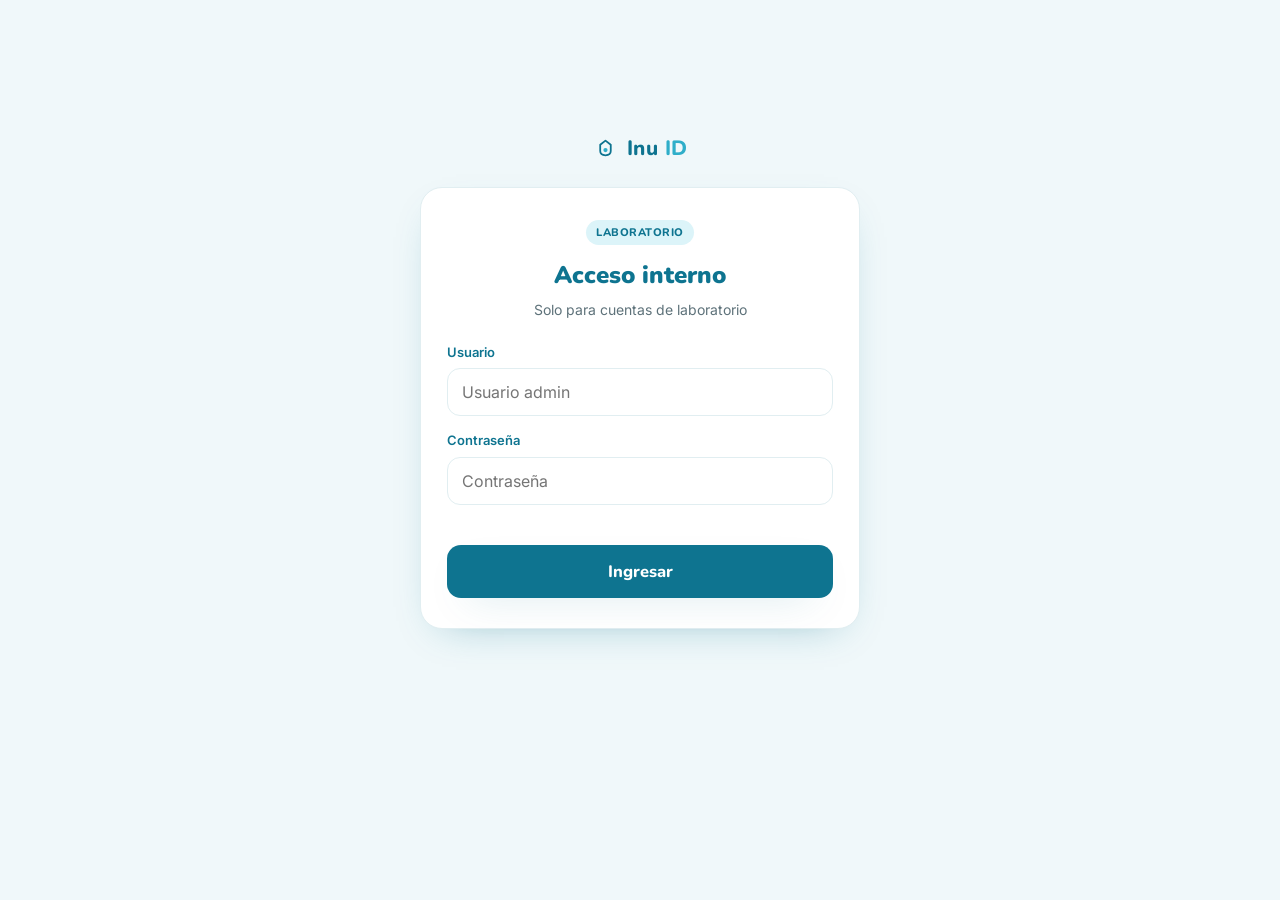
==== lab.html @ c188e77d "Panel de laboratorio: asignar collares" ====
<!DOCTYPE html>
<html lang="es">
<head>
<meta charset="UTF-8">
<meta name="viewport" content="width=device-width, initial-scale=1.0">
<title>Inu ID · Laboratorio</title>
<link rel="preconnect" href="https://fonts.googleapis.com">
<link rel="preconnect" href="https://fonts.gstatic.com" crossorigin>
<link href="https://fonts.googleapis.com/css2?family=Nunito:wght@400;600;700;800;900&family=Inter:wght@400;500;600&display=swap" rel="stylesheet">
<link rel="stylesheet" href="/css/base.css">
<link rel="stylesheet" href="/css/app.css">
<link rel="stylesheet" href="/css/lab.css">
</head>
<body>
<div class="shell">

  <template id="brand-tpl">
    <svg viewBox="0 0 24 24" fill="none"><path d="M12 4l5 4v6c0 3-2.4 4-5 4s-5-1-5-4V8l5-4z" stroke="#0E7490" stroke-width="1.7" stroke-linejoin="round"/><circle cx="12" cy="13" r="2" fill="#2FAEC9"/></svg>
  </template>

  <!-- ============ LOGIN ADMIN ============ -->
  <section id="lab-login" class="auth hidden">
    <div class="brand"><span data-brandicon></span><b>Inu<span> ID</span></b></div>
    <div class="card auth-card">
      <div class="lab-badge">Laboratorio</div>
      <h1>Acceso interno</h1>
      <p class="sub">Solo para cuentas de laboratorio</p>
      <div class="field">
        <label for="lab-user">Usuario</label>
        <input id="lab-user" type="text" autocomplete="username" placeholder="Usuario admin">
      </div>
      <div class="field">
        <label for="lab-pass">Contraseña</label>
        <input id="lab-pass" type="password" autocomplete="current-password" placeholder="Contraseña">
      </div>
      <div class="err" id="lab-err"></div>
      <button class="btn btn-primary" id="lab-login-btn">Ingresar</button>
    </div>
  </section>

  <!-- ============ PANEL ============ -->
  <section id="lab-app" class="hidden">
    <div class="topbar">
      <div class="brand"><span data-brandicon></span><b>Inu<span> ID</span></b><span class="lab-tag">Lab</span></div>
      <button class="logout" id="lab-logout">Salir</button>
    </div>

    <div class="segment">
      <button class="seg-btn active" data-tab="con">Con collar</button>
      <button class="seg-btn" data-tab="sin">Sin collar</button>
    </div>

    <div class="search">
      <svg viewBox="0 0 24 24" fill="none"><circle cx="11" cy="11" r="7" stroke="currentColor" stroke-width="1.8"/><path d="M20 20l-3.2-3.2" stroke="currentColor" stroke-width="1.8" stroke-linecap="round"/></svg>
      <input id="lab-search" type="text" placeholder="Buscar por nombre…">
    </div>

    <div id="lab-list"></div>
  </section>

  <!-- ============ ASIGNAR COLLAR ============ -->
  <section id="lab-assign" class="hidden">
    <div class="viewhead">
      <button class="back" id="assign-back"><svg viewBox="0 0 24 24" width="18" height="18" fill="none"><path d="M15 6l-6 6 6 6" stroke="currentColor" stroke-width="2" stroke-linecap="round"/></svg></button>
      <h2>Asignar collar</h2>
    </div>

    <div class="card assign-pet">
      <div class="ava" id="assign-emoji">🐶</div>
      <div>
        <div class="nm" id="assign-name"></div>
        <div class="meta" id="assign-owner"></div>
      </div>
    </div>

    <div class="card assign-block">
      <div class="lab-lab">URL del perfil</div>
      <p class="assign-hint">Copia esta dirección y grábala en el collar NFC con NFC Tools.</p>
      <div class="copyrow">
        <input id="assign-url" type="text" readonly>
        <button class="copybtn" id="assign-copy">Copiar</button>
      </div>
    </div>

    <div class="card assign-block">
      <div class="lab-lab">Cuando termines de grabar el collar</div>
      <p class="assign-hint">Marca este perfil como conectado. Pasará a la lista de “Con collar”.</p>
      <button class="btn btn-primary" id="assign-done">Collar asignado</button>
    </div>
  </section>

</div>
<div id="toast"></div>

<script src="/js/config.js"></script>
<script src="/js/store.js"></script>
<script src="/js/lab.js"></script>
</body>
</html>
---- css/base.css ----
/* ============================================================
   Inu ID — Base: tokens de marca + componentes compartidos
   ============================================================ */
:root{
  /* Paleta Inu ID — CYAN como color principal.
     Los nombres --navy/--sky se conservan por compatibilidad con el resto
     del CSS, pero ahora contienen tonos cyan. El azul de marca (--blue)
     se usa de forma mínima (solo la marca de agua de huellas del fondo). */
  --navy:#0E7490;        /* cyan oscuro — principal: botones, títulos, nombre */
  --navy-deep:#0A4E5E;   /* cyan más oscuro — fondos oscuros / sombras de degradado */
  --cyan-bright:#12A9C9; /* cyan claro — degradados y acentos vivos */
  --sky:#2FAEC9;         /* cyan medio — bordes, etiquetas, detalles */
  --sky-soft:#DCF4F9;    /* cyan muy claro — fondos suaves, chips, avatar */
  --blue:#004370;        /* azul de marca — uso mínimo */
  --bg:#F0F8FA;--card:#FFFFFF;--ink:#173039;--muted:#5e727a;--line:#E1EEF1;
  --alert:#D64545;--alert-soft:#FBEAEA;
  --warn:#9A6B12;--warn-soft:#FBF1DD;   /* ámbar — avisos que requieren acción (sin collar) */
  --radius:22px;--shadow:0 14px 40px -22px rgba(14,116,144,.42);
}
*{box-sizing:border-box;margin:0;padding:0}
html{-webkit-text-size-adjust:100%}
body{
  font-family:'Inter',system-ui,sans-serif;background:var(--bg);color:var(--ink);
  line-height:1.55;min-height:100dvh;display:flex;justify-content:center;padding:0 16px 48px;
}
body::before{content:none}
.shell{width:100%;max-width:440px;position:relative;z-index:1;padding-top:22px}
.hidden{display:none!important}

/* marca */
.brand{display:flex;align-items:center;gap:8px}
.brand svg{width:22px;height:22px;display:block}
.brand b{font-family:'Nunito';font-weight:800;font-size:18px;color:var(--navy);letter-spacing:.2px}
.brand span{color:var(--sky)}

/* tarjeta */
.card{background:var(--card);border:1px solid var(--line);border-radius:var(--radius);box-shadow:var(--shadow)}

/* botones */
.btn{display:flex;align-items:center;justify-content:center;gap:9px;width:100%;cursor:pointer;
  font-family:'Nunito';font-weight:800;font-size:16.5px;padding:15px;border-radius:14px;border:none;
  transition:transform .12s ease,filter .12s ease,background .12s ease}
.btn:active{transform:scale(.985)}
.btn:disabled{opacity:.6;cursor:default}
.btn svg{width:19px;height:19px}
.btn-primary{background:var(--navy);color:#fff;box-shadow:var(--shadow)}
.btn-primary:hover{filter:brightness(1.08)}
.btn-ghost{background:#fff;color:var(--navy);border:1.5px solid var(--sky)}
.btn-ghost:hover{background:var(--sky-soft)}

/* toast */
#toast{position:fixed;left:50%;bottom:26px;transform:translateX(-50%) translateY(20px);
  background:var(--navy-deep);color:#fff;font-size:14px;font-weight:600;padding:13px 20px;
  border-radius:999px;box-shadow:0 12px 30px -10px rgba(0,0,0,.4);opacity:0;pointer-events:none;
  transition:.25s;z-index:60;max-width:90vw;text-align:center}
#toast.show{opacity:1;transform:translateX(-50%) translateY(0)}

@media (prefers-reduced-motion:reduce){*{transition:none!important;animation:none!important}}
---- css/app.css ----
/* ============================================================
   Inu ID — Estilos del panel del dueño
   ============================================================ */

/* ---------- AUTH (login / registro / onboarding) ---------- */
.auth{display:flex;flex-direction:column;align-items:center;min-height:80dvh;justify-content:center}
.auth .brand{margin-bottom:24px;transform:scale(1.15)}
.auth-card{width:100%;padding:30px 26px}
.auth-card h1{font-family:'Nunito';font-weight:900;font-size:24px;color:var(--navy);text-align:center}
.auth-card p.sub{text-align:center;color:var(--muted);font-size:14px;margin-top:4px;margin-bottom:22px}
.field{margin-bottom:14px}
.field label{display:block;font-size:13px;font-weight:600;color:var(--navy);margin-bottom:6px}
.field input{width:100%;font-family:'Inter';font-size:16px;color:var(--ink);
  padding:13px 14px;border:1.5px solid var(--line);border-radius:13px;background:#fff;outline:none;transition:border .15s}
.field input:focus{border-color:var(--sky)}
.err{color:var(--alert);font-size:13px;font-weight:600;text-align:center;min-height:18px;margin:4px 0 8px}
.swap{text-align:center;font-size:13.5px;color:var(--muted);margin-top:16px}
.swap a{color:var(--navy);font-weight:700;text-decoration:none;cursor:pointer}
.swap a:hover{text-decoration:underline}
.demo-note{text-align:center;font-size:12px;color:var(--muted);margin-top:14px}
.demo-note code{background:var(--sky-soft);color:var(--navy);padding:2px 7px;border-radius:6px;font-weight:600}

/* ---------- TOPBAR ---------- */
.topbar{display:flex;align-items:center;justify-content:space-between;margin-bottom:18px}
.topbar .actions{display:flex;align-items:center;gap:6px}
.iconbtn{width:38px;height:38px;border-radius:11px;border:1px solid var(--line);background:#fff;cursor:pointer;
  display:flex;align-items:center;justify-content:center;color:var(--navy);transition:background .12s}
.iconbtn:hover{background:var(--sky-soft)}
.iconbtn svg{width:19px;height:19px}
.logout{font-family:'Nunito';font-weight:700;font-size:13px;color:var(--muted);background:none;border:none;cursor:pointer;padding:8px}
.logout:hover{color:var(--navy)}

/* ---------- DASHBOARD ---------- */
.hello{font-family:'Nunito';font-weight:900;font-size:26px;color:var(--navy);margin-bottom:2px}
.hello-sub{color:var(--muted);font-size:14px;margin-bottom:18px}
.addbtn{margin-bottom:16px}

.empty{text-align:center;padding:40px 20px;color:var(--muted)}
.empty .em{font-size:44px}
.empty p{margin-top:8px;font-size:14px}

.petcard{padding:16px;margin-bottom:12px}
.petcard .head{display:flex;align-items:center;gap:14px}
.petcard .ava{width:52px;height:52px;flex:0 0 52px;border-radius:50%;background:var(--sky-soft);
  display:flex;align-items:center;justify-content:center;font-size:30px}
.petcard .nm{font-family:'Nunito';font-weight:800;font-size:18px;color:var(--ink)}
.petcard .meta{font-size:13px;color:var(--muted)}
.pill{margin-left:auto;font-size:12px;font-weight:700;padding:6px 12px;border-radius:999px;
  background:var(--sky-soft);color:var(--navy);white-space:nowrap}
.pill.lost{background:var(--alert-soft);color:var(--alert)}
.pill.muted{background:#EDF1F3;color:var(--muted)}
.pill.pending{background:var(--warn-soft);color:var(--warn)}

.petcard .foot{display:flex;align-items:center;gap:10px;margin-top:14px;padding-top:14px;border-top:1px solid var(--line);flex-wrap:wrap;row-gap:10px}
.petcard .foot.col{flex-direction:column;align-items:stretch;gap:12px}
.cactions{display:flex;align-items:center;gap:10px;flex-wrap:wrap;row-gap:8px}
.spacer{margin-left:auto}
.notice{display:flex;align-items:flex-start;gap:9px;border-radius:12px;padding:11px 13px;font-size:13px;font-weight:600;line-height:1.4}
.notice svg{width:17px;height:17px;flex:0 0 17px;margin-top:1px}
.notice.warn{background:var(--warn-soft);color:var(--warn)}
.notice.info{background:var(--sky-soft);color:var(--navy)}
.btn-req{font-family:'Nunito';font-weight:800;font-size:13.5px;color:#fff;background:var(--navy);border:none;
  padding:10px 15px;border-radius:10px;cursor:pointer;display:inline-flex;align-items:center;gap:7px;transition:filter .12s}
.btn-req:hover{filter:brightness(1.08)}
.btn-req:disabled{opacity:.6;cursor:default}
.btn-req svg{width:15px;height:15px}

.lostmini{display:flex;align-items:center;gap:9px;font-size:13px;font-weight:600;color:var(--ink)}
.linkbtn{font-family:'Nunito';font-weight:700;font-size:13px;color:var(--navy);background:#fff;border:1.5px solid var(--sky);
  padding:8px 13px;border-radius:10px;cursor:pointer;text-decoration:none;display:inline-flex;align-items:center;gap:6px}
.linkbtn:hover{background:var(--sky-soft)}
.linkbtn svg{width:14px;height:14px}

/* switch */
.switch{position:relative;width:48px;height:28px;flex:0 0 48px}
.switch input{position:absolute;opacity:0;width:100%;height:100%;margin:0;cursor:pointer;z-index:2}
.slider{position:absolute;inset:0;background:#cdd9de;border-radius:999px;transition:.22s}
.slider::before{content:"";position:absolute;width:22px;height:22px;left:3px;top:3px;background:#fff;border-radius:50%;
  transition:.22s;box-shadow:0 2px 5px rgba(0,0,0,.25)}
.switch input:checked + .slider{background:var(--alert)}
.switch input:checked + .slider::before{transform:translateX(20px)}

/* ---------- SUB-VISTAS (editar / ayuda) ---------- */
.viewhead{display:flex;align-items:center;gap:12px;margin-bottom:16px}
.back{width:38px;height:38px;flex:0 0 38px;border-radius:11px;border:1px solid var(--line);
  background:#fff;cursor:pointer;display:flex;align-items:center;justify-content:center;color:var(--navy)}
.back:hover{background:var(--sky-soft)}
.viewhead h2{font-family:'Nunito';font-weight:900;font-size:21px;color:var(--navy)}

/* pestañas Datos / Vista previa */
.segment{display:flex;gap:4px;background:#e6eef2;border-radius:13px;padding:4px;margin-bottom:16px}
.seg-btn{flex:1;border:none;cursor:pointer;background:transparent;font-family:'Nunito';font-weight:800;
  font-size:14.5px;color:var(--muted);padding:10px;border-radius:10px;transition:.15s}
.seg-btn.active{background:#fff;color:var(--navy);box-shadow:0 2px 8px -3px rgba(14,116,144,.35)}

/* formulario */
.form{padding:20px}
.form .sec{font-size:12px;font-weight:700;letter-spacing:.5px;text-transform:uppercase;color:var(--sky);margin:18px 0 10px}
.form .sec:first-child{margin-top:0}
.form label{display:block;font-size:13px;font-weight:600;color:var(--navy);margin:0 0 6px}
.form input,.form select,.form textarea{width:100%;font-family:'Inter';font-size:15px;color:var(--ink);
  padding:12px 13px;border:1.5px solid var(--line);border-radius:12px;background:#fff;outline:none;margin-bottom:12px}
.form input:focus,.form select:focus,.form textarea:focus{border-color:var(--sky)}
.form textarea{resize:vertical;min-height:70px}
.req{color:var(--alert)}
.two{display:flex;gap:10px}.two>div{flex:1}
.chk{display:flex;gap:18px;margin-bottom:8px}
.chk label{display:flex;align-items:center;gap:7px;font-size:14px;color:var(--ink);font-weight:500}
.chk input{width:auto;margin:0}

/* vista previa */
.pv-hint{font-size:13px;color:var(--muted);text-align:center;margin-bottom:11px}
.modeseg{display:flex;gap:7px;justify-content:center;margin-bottom:16px}
.mode-btn{border:1.5px solid var(--line);background:#fff;cursor:pointer;font-family:'Nunito';
  font-weight:700;font-size:13px;color:var(--muted);padding:8px 16px;border-radius:999px;transition:.15s}
.mode-btn.active{border-color:var(--navy);color:#fff;background:var(--navy)}
.mode-btn[data-mode="perdido"].active{border-color:var(--alert);background:var(--alert)}

.phone{width:286px;max-width:100%;margin:0 auto;background:#1d2b33;border-radius:36px;padding:10px;
  box-shadow:0 24px 54px -22px rgba(14,116,144,.6)}
.phone-notch{width:86px;height:6px;background:#3a4750;border-radius:99px;margin:2px auto 8px}
.phone-screen{background:var(--bg);border-radius:28px;padding:16px 13px 18px;max-height:520px;overflow:auto}
.phone-screen::-webkit-scrollbar{width:0}

/* mini collar dentro de la preview */
.pv-brand{display:flex;align-items:center;justify-content:center;gap:6px;margin-bottom:10px}
.pv-brand svg{width:16px;height:16px}
.pv-brand b{font-family:'Nunito';font-weight:800;font-size:13px;color:var(--navy)}
.pv-brand span{color:var(--sky)}
.pv-banner{align-items:center;gap:7px;justify-content:center;
  background:linear-gradient(135deg,var(--cyan-bright),var(--navy));color:#fff;border-radius:11px;
  padding:8px 11px;font-size:11.5px;font-weight:600;margin-bottom:10px}
.pv-ping{width:8px;height:8px;border-radius:50%;background:var(--sky);flex:0 0 8px}
.pv-hero{background:#fff;border:1px solid var(--line);border-radius:16px;padding:18px 14px;text-align:center}
.pv-ava{width:72px;height:72px;border-radius:50%;background:var(--sky-soft);display:flex;align-items:center;
  justify-content:center;margin:0 auto 4px;border:3px solid #fff;box-shadow:0 6px 16px -8px rgba(14,116,144,.5)}
.pv-ava span{font-size:42px;line-height:1}
.pv-greet{font-size:11px;color:var(--muted)}
.pv-name{font-family:'Nunito';font-weight:900;font-size:26px;color:var(--navy);line-height:1.1}
.pv-tags{display:flex;gap:5px;flex-wrap:wrap;justify-content:center;margin-top:8px}
.pv-tag{font-size:10px;font-weight:600;color:var(--navy);background:var(--sky-soft);padding:3px 9px;border-radius:999px}
.pv-speech{font-size:12px;color:var(--ink);background:var(--bg);border-radius:11px;padding:9px 11px;text-align:left;margin-top:12px}
.pv-card{background:#fff;border:1px solid var(--line);border-radius:14px;margin-top:10px;padding:4px 0}
.pv-lab{font-size:10px;font-weight:700;letter-spacing:.5px;text-transform:uppercase;color:var(--sky);padding:9px 14px 2px}
.pv-row{display:flex;flex-direction:column;padding:7px 14px;border-bottom:1px solid var(--line)}
.pv-row:last-child{border-bottom:none}
.pv-row b{font-size:10px;color:var(--muted);font-weight:500}
.pv-row span{font-size:13px;color:var(--ink);font-weight:600}
.pv-actions{display:flex;flex-direction:column;gap:8px;margin-top:12px}
.pv-btn{text-align:center;font-family:'Nunito';font-weight:800;font-size:13px;padding:11px;border-radius:12px}
.pv-btn-primary{background:var(--navy);color:#fff}
.pv-btn-ghost{background:#fff;color:var(--navy);border:1.5px solid var(--sky)}

.pv-lost-only{display:none}
#pv.pv-lost .pv-lost-only{display:block}
#pv.pv-lost .pv-banner.pv-lost-only{display:flex}
.pv-normal-only{display:block}
#pv.pv-lost .pv-normal-only{display:none}

/* ayuda */
.help-sec{padding:6px 4px}
.qa{padding:16px 18px;border-bottom:1px solid var(--line)}
.qa:last-child{border-bottom:none}
.qa .q{font-family:'Nunito';font-weight:800;font-size:15px;color:var(--navy);margin-bottom:5px}
.qa .a{font-size:14px;color:var(--muted)}
.support{margin-top:14px;padding:18px;text-align:center}
.support p{font-size:14px;color:var(--muted);margin-bottom:12px}
---- css/lab.css ----
/* ============================================================
   Inu ID — Estilos propios del panel de laboratorio
   (se suma a base.css y app.css)
   ============================================================ */

.lab-badge{display:inline-block;font-family:'Nunito';font-weight:800;font-size:11px;letter-spacing:.5px;
  text-transform:uppercase;color:var(--navy);background:var(--sky-soft);padding:4px 10px;border-radius:999px;
  margin:0 auto 12px;text-align:center}
#lab-login .auth-card{text-align:center}
#lab-login .field{text-align:left}
.lab-tag{font-family:'Nunito';font-weight:800;font-size:10px;letter-spacing:.5px;text-transform:uppercase;
  color:#fff;background:var(--navy);padding:2px 8px;border-radius:999px;margin-left:2px}

/* buscador */
.search{display:flex;align-items:center;gap:9px;background:#fff;border:1.5px solid var(--line);
  border-radius:13px;padding:0 14px;margin-bottom:16px}
.search svg{width:18px;height:18px;color:var(--muted);flex:0 0 18px}
.search input{flex:1;border:none;outline:none;background:transparent;font-family:'Inter';font-size:15px;
  color:var(--ink);padding:12px 0}

/* card de mascota (reusa .petcard .head de app.css) */
.labcard{padding:14px 16px;margin-bottom:11px;display:flex;align-items:center;gap:14px}
.labcard .ava{width:48px;height:48px;flex:0 0 48px;border-radius:50%;background:var(--sky-soft);
  display:flex;align-items:center;justify-content:center;font-size:27px}
.labcard .nm{font-family:'Nunito';font-weight:800;font-size:16.5px;color:var(--ink)}
.labcard .meta{font-size:12.5px;color:var(--muted)}
.labcard .act{margin-left:auto}

/* vista asignar */
.assign-pet{display:flex;align-items:center;gap:14px;padding:16px;margin-bottom:14px}
.assign-pet .ava{width:52px;height:52px;flex:0 0 52px;border-radius:50%;background:var(--sky-soft);
  display:flex;align-items:center;justify-content:center;font-size:30px}
.assign-pet .nm{font-family:'Nunito';font-weight:800;font-size:18px;color:var(--ink)}
.assign-pet .meta{font-size:13px;color:var(--muted)}
.assign-block{padding:18px;margin-bottom:14px}
.lab-lab{font-size:12px;font-weight:700;letter-spacing:.5px;text-transform:uppercase;color:var(--sky);margin-bottom:6px}
.assign-hint{font-size:13px;color:var(--muted);margin-bottom:12px;line-height:1.45}
.copyrow{display:flex;gap:9px}
.copyrow input{flex:1;min-width:0;font-family:'Inter';font-size:13px;color:var(--ink);
  padding:12px 13px;border:1.5px solid var(--line);border-radius:12px;background:var(--bg);outline:none}
.copybtn{font-family:'Nunito';font-weight:800;font-size:14px;color:#fff;background:var(--navy);border:none;
  padding:0 18px;border-radius:12px;cursor:pointer;white-space:nowrap;transition:filter .12s}
.copybtn:hover{filter:brightness(1.08)}
.copybtn.ok{background:#2E9E6B}
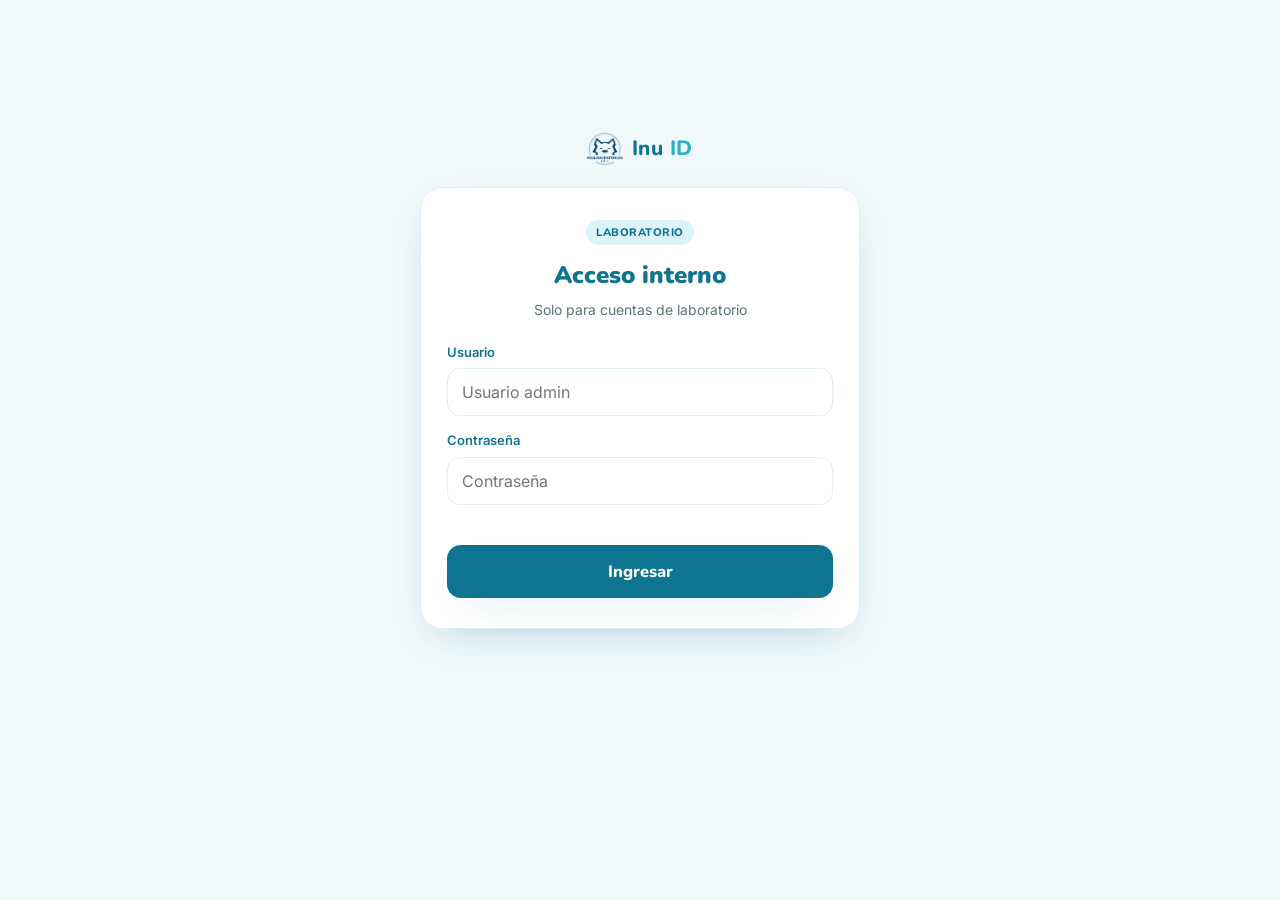
==== commit 90393a61: "Reemplazar icono de marca por logo Inu real" ====
--- a/lab.html
+++ b/lab.html
@@ -10,13 +10,12 @@
 <link rel="stylesheet" href="/css/base.css">
 <link rel="stylesheet" href="/css/app.css">
 <link rel="stylesheet" href="/css/lab.css">
+<link rel="manifest" href="/lab.manifest.json"><meta name="theme-color" content="#0E7490"><link rel="apple-touch-icon" href="/icons/lab-192.png"><meta name="apple-mobile-web-app-capable" content="yes"><meta name="apple-mobile-web-app-status-bar-style" content="default"><meta name="apple-mobile-web-app-title" content="Inu ID Lab">
 </head>
 <body>
 <div class="shell">
 
-  <template id="brand-tpl">
-    <svg viewBox="0 0 24 24" fill="none"><path d="M12 4l5 4v6c0 3-2.4 4-5 4s-5-1-5-4V8l5-4z" stroke="#0E7490" stroke-width="1.7" stroke-linejoin="round"/><circle cx="12" cy="13" r="2" fill="#2FAEC9"/></svg>
-  </template>
+  <template id="brand-tpl"><img src="/img/logo-inu.png" alt="Inu ID"></template>
 
   <!-- ============ LOGIN ADMIN ============ -->
   <section id="lab-login" class="auth hidden">
--- a/css/base.css
+++ b/css/base.css
@@ -56,3 +56,5 @@
 #toast.show{opacity:1;transform:translateX(-50%) translateY(0)}
 
 @media (prefers-reduced-motion:reduce){*{transition:none!important;animation:none!important}}
+
+.brand img{height:28px;width:auto;display:block}
--- a/css/app.css
+++ b/css/app.css
@@ -165,3 +165,5 @@
 .qa .a{font-size:14px;color:var(--muted)}
 .support{margin-top:14px;padding:18px;text-align:center}
 .support p{font-size:14px;color:var(--muted);margin-bottom:12px}
+
+.pv-brand img{height:18px;width:auto;display:block}
